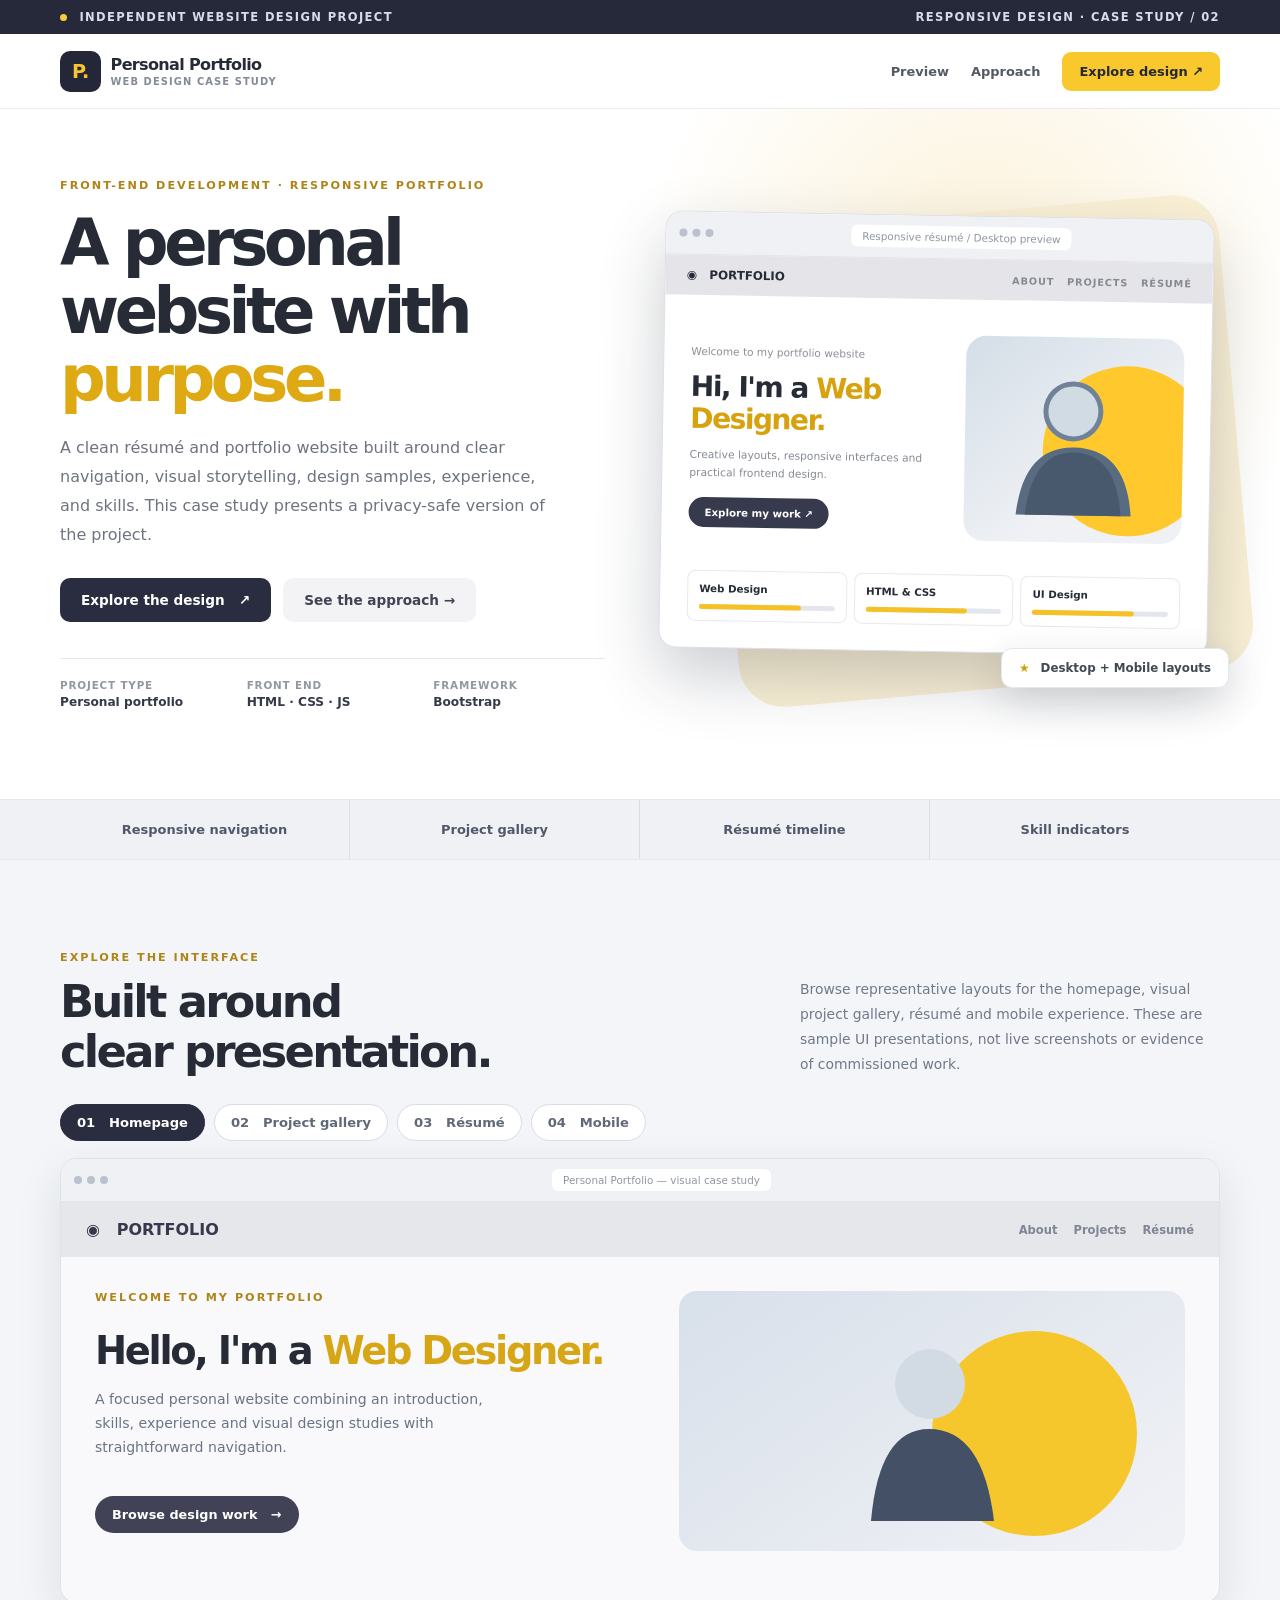
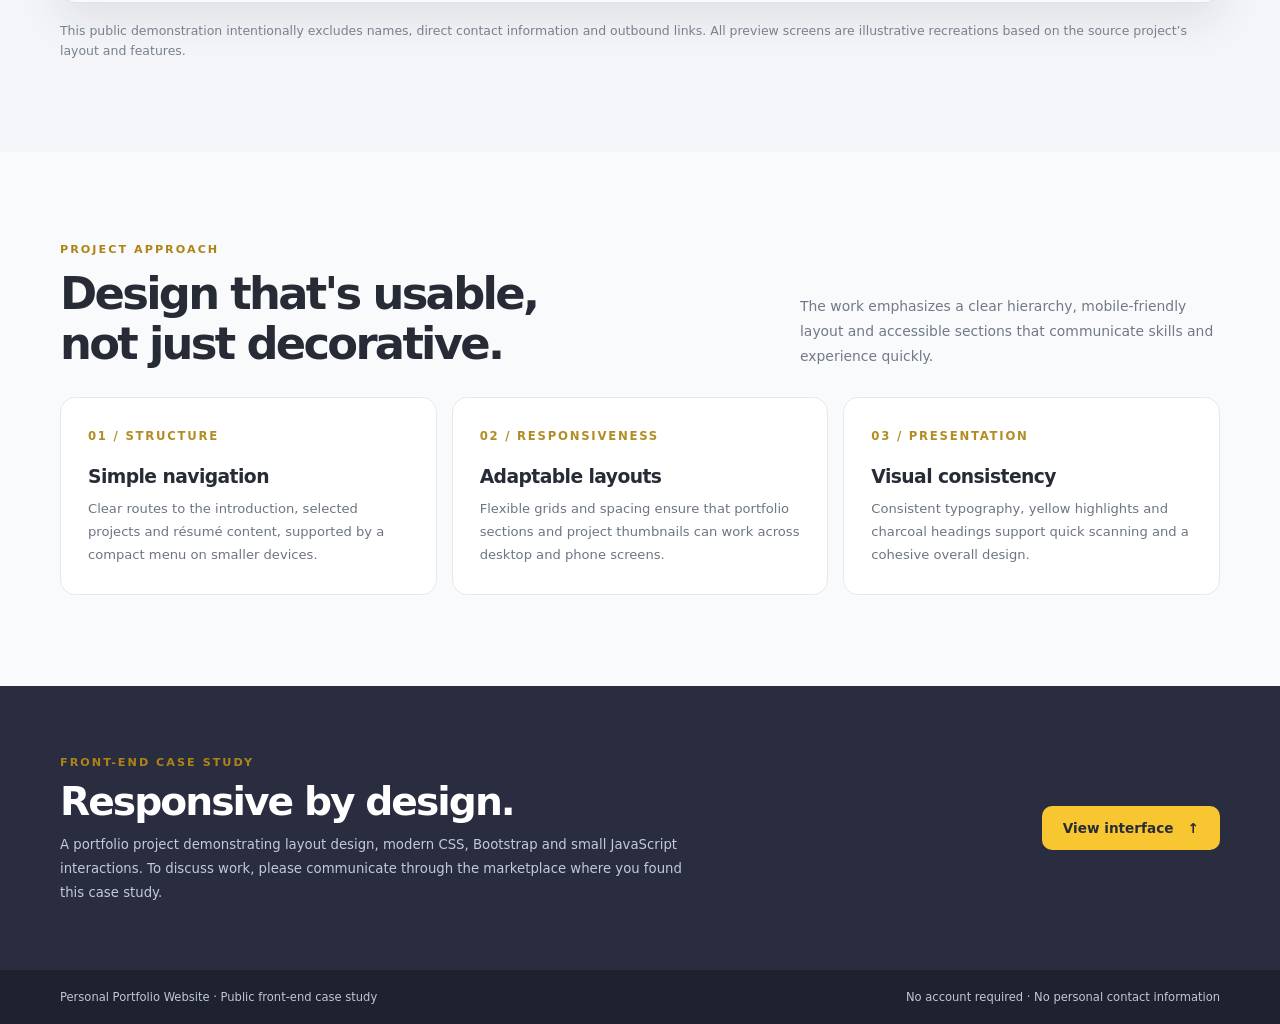
==== upwork-showcase.html @ 1818526b "Add contact-free responsive portfolio case study for public Upwork portfolio" ====
<!doctype html>
<html lang="en">
<head>
<meta charset="utf-8"><meta name="viewport" content="width=device-width,initial-scale=1">
<meta name="theme-color" content="#202435">
<meta name="description" content="Responsive personal portfolio website case study featuring HTML, CSS, JavaScript and Bootstrap layouts. Public, login-free preview without personal contact details.">
<title>Personal Portfolio Website | Front-End Design Case Study</title>
<style>
:root{font-family:Inter,system-ui,-apple-system,"Segoe UI",sans-serif;color:#262b36;background:#f9fafc;--gold:#f9c42e;--ink:#242737;--muted:#6f7583;--border:#e5e8ee}*{box-sizing:border-box}html{scroll-behavior:smooth}body{margin:0}a{text-decoration:none;color:inherit}button{font:inherit;cursor:pointer}button:focus-visible,a:focus-visible{outline:3px solid var(--gold);outline-offset:4px}.container{width:min(1160px,calc(100% - 42px));margin:auto}.top{background:#252939;color:#d8dcea;padding:10px 0;font-size:.72rem;font-weight:800;letter-spacing:.12em;text-transform:uppercase}.top .container{display:flex;justify-content:space-between;gap:20px}.top i{display:inline-block;width:7px;height:7px;border-radius:50%;background:#f7cb3a;margin-right:7px}.header{background:#fff;border-bottom:1px solid #ececf0}.nav{display:flex;justify-content:space-between;align-items:center;gap:18px;min-height:74px}.logo{display:flex;align-items:center;gap:10px;font-weight:900;letter-spacing:-.04em}.logo strong{background:var(--ink);color:var(--gold);border-radius:10px;padding:9px 12px;font-size:1.2rem}.logo small{font-size:.62rem;letter-spacing:.11em;display:block;color:#858b96;margin-top:2px}.menu{display:flex;align-items:center;gap:22px}.menu a{font-size:.81rem;color:#545a64;font-weight:750}.menu a:last-child{background:#f9c82d;border-radius:9px;padding:12px 17px;color:#252735}.menu a:hover{color:#b08a10}
.eyebrow{font-size:.7rem;letter-spacing:.18em;text-transform:uppercase;color:#af8416;font-weight:880}.hero{background:radial-gradient(circle at 77% 25%,#fcf2d9 0,transparent 31%),#fff;overflow:hidden}.hero .container{display:grid;grid-template-columns:.98fr 1.02fr;gap:48px;align-items:center;padding-top:70px;padding-bottom:90px}.hero h1{font-size:clamp(3rem,5vw,5.05rem);line-height:1.06;letter-spacing:-.07em;margin:18px 0 21px;font-weight:900}.hero h1 span{color:#dfa913}.hero p{color:#6d737f;line-height:1.8;font-size:1rem;max-width:510px;margin:0}.actions{display:flex;gap:12px;align-items:center;flex-wrap:wrap;margin-top:28px}.btn{display:inline-block;border:0;background:#2a2d40;color:#fff;padding:14px 21px;border-radius:10px;font-size:.85rem;font-weight:850}.btn:hover{background:#424459}.btn-outline{background:#f3f3f6;color:#3f4353}.facts{display:grid;grid-template-columns:repeat(3,1fr);gap:15px;border-top:1px solid #e7e8eb;margin-top:36px;padding-top:20px}.facts small{display:block;color:#9298a2;font-size:.65rem;text-transform:uppercase;font-weight:800;letter-spacing:.08em}.facts b{font-size:.76rem;display:block;margin-top:4px;color:#353a49}
.hero-preview{position:relative;padding:22px 9px 42px}.hero-preview:before{content:"";position:absolute;inset:4% -3% 1% 12%;border-radius:45px;background:#faf0d5;transform:rotate(-5deg)}.desktop{position:relative;background:#fff;box-shadow:0 28px 65px #1a223539;border-radius:17px;overflow:hidden;border:1px solid #dce0e8;transform:rotate(1deg)}.bar{background:#eff1f5;border-bottom:1px solid #e1e5eb;padding:10px 13px;display:flex;align-items:center;gap:9px}.dots{display:flex;gap:5px}.dots i{width:8px;height:8px;border-radius:50%;background:#bcc2cd}.address{max-width:70%;margin:auto;text-align:center;background:#fff;padding:5px 11px;color:#8f95a0;border-radius:6px;font-size:.65rem}.sitebar{background:#e5e5e9;padding:13px 21px;display:flex;justify-content:space-between;align-items:center;color:#272b38;font-size:.74rem;font-weight:850}.sitebar span{color:#858a92;font-size:.61rem;letter-spacing:.09em}.sitehero{display:grid;grid-template-columns:1.1fr .9fr;gap:8px;padding:36px 27px 29px;align-items:center}.sitehero small{font-size:.66rem;color:#8b8e98}.sitehero h3{font-size:clamp(1.24rem,2.2vw,1.95rem);letter-spacing:-.055em;margin:12px 0 11px;line-height:1.14}.sitehero h3 em{color:#d7a20e;font-style:normal}.sitehero p{font-size:.67rem;color:#858a93;line-height:1.65}.sitehero b{display:inline-block;margin-top:15px;background:#37394c;color:#fff;border-radius:20px;padding:9px 16px;font-size:.64rem}.portrait{height:205px;background:linear-gradient(140deg,#d4dee7,#eff1f5 65%);border-radius:20px;position:relative;display:grid;place-items:center;overflow:hidden}.portrait:before{content:"";position:absolute;width:170px;height:170px;border-radius:50%;background:#ffc92e;top:28px;right:-30px}.portrait svg{position:relative;z-index:1}.skills-preview{display:grid;grid-template-columns:repeat(3,1fr);gap:7px;padding:5px 27px 26px}.skill{border:1px solid #e7e9ef;border-radius:8px;padding:11px}.skill b{display:block;font-size:.64rem}.skill i{display:block;width:100%;height:5px;background:#e3e6ec;border-radius:8px;margin-top:10px}.skill i:after{content:"";display:block;height:5px;width:75%;background:#f5c124;border-radius:8px}
.floating{position:absolute;bottom:6px;right:-9px;background:#fff;padding:12px 17px;border:1px solid #e5e8ed;box-shadow:0 13px 38px #1d243628;border-radius:11px;font-size:.74rem;font-weight:850;z-index:2;color:#424953}.floating i{font-style:normal;color:#d0a007;margin-right:7px}
.stripe{background:#f0f1f5;border-block:1px solid #e7e8ee}.stripe .container{display:grid;grid-template-columns:repeat(4,1fr)}.stripe span{padding:22px;text-align:center;border-right:1px solid #dadde5;font-size:.81rem;font-weight:820;color:#51586a}.stripe span:last-child{border:0}.section{padding:91px 0}.section-head{display:flex;justify-content:space-between;gap:30px;align-items:end;margin-bottom:27px}.section-head h2{font-size:clamp(2rem,3.5vw,3.1rem);letter-spacing:-.06em;line-height:1.12;margin:13px 0 0}.section-head p{max-width:420px;color:#707987;font-size:.87rem;line-height:1.8;margin:0}.design{background:#f3f5f8}.tabs{display:flex;gap:9px;flex-wrap:wrap;margin-bottom:17px}.tabs button{border:1px solid #d9dce4;border-radius:999px;padding:10px 16px;background:#fff;color:#616978;font-weight:810;font-size:.82rem}.tabs button[aria-selected=true]{background:#2a2c40;color:#fff;border-color:#2a2c40}.browser{border:1px solid #dfe2e9;border-radius:17px;overflow:hidden;background:#fff;box-shadow:0 15px 45px #1d25301a}.screen{background:#f9f9fb;min-height:400px}.screen[hidden]{display:none!important}.demo-top{background:#e6e7eb;padding:18px 25px;display:flex;justify-content:space-between;align-items:center;font-weight:860;color:#37384c}.demo-top small{color:#818696;font-size:.72rem}.demo-grid{padding:34px;display:grid;grid-template-columns:1.05fr .95fr;gap:24px}.demo-hello{font-weight:850;letter-spacing:-.06em;font-size:clamp(1.9rem,3vw,3rem);line-height:1.14;margin-top:25px}.demo-hello em{color:#d7a616;font-style:normal}.demo-muted{color:#697384;font-size:.88rem;line-height:1.7;margin-top:15px;max-width:430px}.demo-cta{display:inline-block;color:#fff;background:#414256;padding:11px 17px;border-radius:999px;font-size:.8rem;font-weight:800;margin-top:22px}.demo-picture{border-radius:18px;background:linear-gradient(145deg,#d8e0ea,#f1f2f6);min-height:260px;display:grid;place-items:center;position:relative;overflow:hidden}.demo-picture:before{content:"";position:absolute;width:205px;height:205px;background:#f6c72c;border-radius:50%;top:40px;left:50%}.demo-picture svg{position:relative;z-index:1}.gallery{display:grid;grid-template-columns:repeat(3,1fr);gap:15px;padding:25px}.gallery-item{background:#fff;border:1px solid #e4e7ed;border-radius:12px;overflow:hidden}.gallery-art{height:145px;background:linear-gradient(125deg,#b6c5d6,#edf0f6);display:flex;align-items:center;justify-content:center}.gallery-art.gold{background:linear-gradient(125deg,#e7c563,#fcf0c5)}.gallery-art.blue{background:linear-gradient(125deg,#b3cbe0,#eef2f5)}.gallery-art span{font-size:2.6rem}.gallery-item b{display:block;padding:12px 13px;font-size:.78rem}.timeline{display:grid;grid-template-columns:1fr 1fr;gap:18px;padding:28px}.resume-card{background:#fff;border:1px solid #e3e7ec;border-radius:13px;padding:25px}.resume-card h3{margin:0 0 16px;font-size:1.2rem}.entry{padding:13px 0;border-top:1px solid #ebedf1}.entry small{font-size:.7rem;color:#a57c16;font-weight:840}.entry b{display:block;font-size:.88rem;margin-top:4px}.entry p{color:#78828b;font-size:.75rem;line-height:1.5;margin:5px 0 0}.phone-stage{min-height:460px;background:#e9eefa;display:grid;place-items:center;padding:25px}.phone{width:290px;max-width:100%;background:#fff;border:8px solid #303447;border-radius:29px;overflow:hidden;box-shadow:0 20px 42px #19233a45}.phone .sitebar{padding:16px}.phone-content{padding:21px 16px}.phone-content h3{font-size:1.65rem;letter-spacing:-.06em;line-height:1.1}.phone-content h3 em{font-style:normal;color:#d5a20e}.phone-content p{color:#737f90;font-size:.75rem;line-height:1.5}.phone-content .tiny{background:#fff;border:1px solid #eaecf1;border-radius:10px;padding:12px;margin-top:10px;font-size:.78rem;font-weight:780}.tiny .meter{height:5px;background:#e4e6ee;border-radius:6px;margin-top:9px}.tiny .meter i{display:block;width:78%;height:5px;background:#f5c521;border-radius:6px}.footnote{font-size:.78rem;color:#78818e;line-height:1.6;margin:18px 0 0}
.cards{display:grid;grid-template-columns:repeat(3,1fr);gap:15px;margin-top:28px}.feature{background:#fff;border:1px solid #e6e8ed;padding:27px;border-radius:15px}.feature .n{color:#b28d24;letter-spacing:.15em;font-size:.73rem;font-weight:900}.feature h3{letter-spacing:-.03em;margin:22px 0 11px}.feature p{color:#6d7583;line-height:1.75;font-size:.82rem;margin:0}.bottom{background:#292d3f;color:#fff;padding:65px 0}.bottom .container{display:flex;justify-content:space-between;align-items:center;gap:20px}.bottom h2{font-size:2.45rem;margin:9px 0;letter-spacing:-.05em}.bottom p{color:#c4cada;font-size:.83rem;line-height:1.8;max-width:650px;margin:0}.bottom .btn{background:#f7c631;color:#292b36;white-space:nowrap}.footer{padding:20px 0;background:#1e2230;color:#c1c6d1;font-size:.72rem}.footer .container{display:flex;justify-content:space-between;gap:20px;flex-wrap:wrap}
@media(max-width:940px){.hero .container{gap:20px}.sitehero{padding:20px 15px}.portrait{height:170px}.hero h1{font-size:3.5rem}.menu{gap:12px}.stripe span{padding:19px 8px}.section{padding:65px 0}}
@media(max-width:730px){.container{width:min(100% - 32px,1160px)}.hero .container{grid-template-columns:1fr;padding-top:48px;padding-bottom:65px}.hero h1{font-size:3.7rem;max-width:580px}.hero-preview{max-width:620px}.top span:last-child{display:none}.menu a:not(:last-child){display:none}.section-head{align-items:start;flex-direction:column;gap:13px}.stripe .container{grid-template-columns:repeat(2,1fr)}.stripe span:nth-child(2){border:0}.stripe span:nth-child(-n+2){border-bottom:1px solid #dce0e6}.demo-grid{grid-template-columns:1fr}.demo-picture{min-height:210px}.cards{grid-template-columns:1fr}.bottom .container{align-items:start;flex-direction:column}.bottom h2{font-size:2rem}}
@media(max-width:480px){.top{font-size:.58rem}.nav{min-height:65px}.logo{font-size:.88rem}.logo strong{padding:8px}.menu a:last-child{padding:10px;font-size:.72rem}.hero h1{font-size:clamp(2.75rem,11vw,3.5rem)}.hero .container{padding-top:34px}.sitehero{padding:15px 11px;gap:5px}.sitehero h3{font-size:1.14rem}.sitehero p{font-size:.59rem}.sitehero b{padding:7px;font-size:.57rem}.portrait{height:140px}.facts{gap:7px}.facts b{font-size:.65rem}.facts small{font-size:.56rem}.gallery{grid-template-columns:1fr;padding:14px}.gallery-art{height:125px}.timeline{grid-template-columns:1fr;padding:14px}.demo-grid{padding:18px}.demo-hello{font-size:2rem}.tabs button{font-size:.71rem;padding:9px 10px}.floating{right:0;font-size:.65rem}.bar .address{font-size:.55rem}.section{padding:55px 0}}
@media(prefers-reduced-motion:reduce){html{scroll-behavior:auto}}
</style>
</head>
<body>
<div class="top"><div class="container"><span><i></i> Independent website design project</span><span>Responsive design · Case study / 02</span></div></div>
<header class="header"><nav class="container nav" aria-label="Portfolio navigation"><a class="logo" href="#top"><strong>P.</strong><span>Personal Portfolio<small>WEB DESIGN CASE STUDY</small></span></a><div class="menu"><a href="#demo">Preview</a><a href="#approach">Approach</a><a href="#demo">Explore design ↗</a></div></nav></header>
<main id="top">
<section class="hero"><div class="container"><div><div class="eyebrow">Front-end development · Responsive portfolio</div><h1>A personal website with <span>purpose.</span></h1><p>A clean résumé and portfolio website built around clear navigation, visual storytelling, design samples, experience, and skills. This case study presents a privacy-safe version of the project.</p><div class="actions"><a class="btn" href="#demo">Explore the design &nbsp; ↗</a><a class="btn btn-outline" href="#approach">See the approach →</a></div><div class="facts"><div><small>Project type</small><b>Personal portfolio</b></div><div><small>Front end</small><b>HTML · CSS · JS</b></div><div><small>Framework</small><b>Bootstrap</b></div></div></div>
<div class="hero-preview" aria-label="Illustrative layout preview of the personal résumé website"><div class="desktop"><div class="bar"><div class="dots"><i></i><i></i><i></i></div><div class="address">Responsive résumé / Desktop preview</div></div><div class="sitebar"><strong>◉ &nbsp; PORTFOLIO</strong><span>ABOUT &nbsp; PROJECTS &nbsp; RÉSUMÉ</span></div><div class="sitehero"><div><small>Welcome to my portfolio website</small><h3>Hi, I'm a <em>Web Designer.</em></h3><p>Creative layouts, responsive interfaces and practical frontend design.</p><b>Explore my work ↗</b></div><div class="portrait"><svg width="156" height="158" viewBox="0 0 156 158" aria-hidden="true"><circle cx="77" cy="50" r="30" fill="#708298"/><path d="M21 154q7-68 57-68 53 0 58 68" fill="#596b81"/><circle cx="77" cy="50" r="25" fill="#d1dbe4"/><path d="M30 154q7-63 48-63 43 0 48 63" fill="#48596e"/></svg></div></div><div class="skills-preview"><div class="skill"><b>Web Design</b><i></i></div><div class="skill"><b>HTML &amp; CSS</b><i></i></div><div class="skill"><b>UI Design</b><i></i></div></div></div><div class="floating"><i>★</i> Desktop + Mobile layouts</div></div></div></section>
<section class="stripe"><div class="container"><span>Responsive navigation</span><span>Project gallery</span><span>Résumé timeline</span><span>Skill indicators</span></div></section>
<section class="section design" id="demo"><div class="container"><div class="section-head"><div><div class="eyebrow">Explore the interface</div><h2>Built around<br>clear presentation.</h2></div><p>Browse representative layouts for the homepage, visual project gallery, résumé and mobile experience. These are sample UI presentations, not live screenshots or evidence of commissioned work.</p></div><div class="tabs" role="tablist" aria-label="Select design preview"><button role="tab" aria-selected="true" data-tab="home">01 &nbsp; Homepage</button><button role="tab" aria-selected="false" data-tab="gallery">02 &nbsp; Project gallery</button><button role="tab" aria-selected="false" data-tab="resume">03 &nbsp; Résumé</button><button role="tab" aria-selected="false" data-tab="mobile">04 &nbsp; Mobile</button></div>
<div class="browser"><div class="bar"><div class="dots"><i></i><i></i><i></i></div><div class="address">Personal Portfolio — visual case study</div></div>
<section class="screen" data-screen="home"><div class="demo-top">◉ &nbsp; PORTFOLIO <small>About &nbsp;&nbsp; Projects &nbsp;&nbsp; Résumé</small></div><div class="demo-grid"><div><div class="eyebrow">Welcome to my portfolio</div><div class="demo-hello">Hello, I'm a <em>Web Designer.</em></div><p class="demo-muted">A focused personal website combining an introduction, skills, experience and visual design studies with straightforward navigation.</p><span class="demo-cta">Browse design work &nbsp; →</span></div><div class="demo-picture"><svg width="170" height="200" viewBox="0 0 170 200" aria-hidden="true"><circle cx="83" cy="63" r="35" fill="#d2dae3"/><path d="M24 200q8-92 58-92 54 0 65 92" fill="#445065"/></svg></div></div></section>
<section class="screen" data-screen="gallery" hidden><div class="demo-top">◉ &nbsp; PORTFOLIO <small>Selected visual studies</small></div><div class="gallery"><div class="gallery-item"><div class="gallery-art"><span>▣</span></div><b>Design sample 01</b></div><div class="gallery-item"><div class="gallery-art gold"><span>✦</span></div><b>Design sample 02</b></div><div class="gallery-item"><div class="gallery-art blue"><span>◩</span></div><b>Design sample 03</b></div></div><div class="gallery"><div class="gallery-item"><div class="gallery-art blue"><span>▦</span></div><b>Design sample 04</b></div><div class="gallery-item"><div class="gallery-art gold"><span>◉</span></div><b>Design sample 05</b></div><div class="gallery-item"><div class="gallery-art"><span>◇</span></div><b>Responsive gallery grid</b></div></div></section>
<section class="screen" data-screen="resume" hidden><div class="demo-top">◉ &nbsp; PORTFOLIO <small>Skills &amp; background</small></div><div class="timeline"><div class="resume-card"><h3>Experience layout</h3><div class="entry"><small>EXPERIENCE</small><b>Web &amp; UI design</b><p>Cards with clear headings, dates and concise descriptions.</p></div><div class="entry"><small>EXPERIENCE</small><b>Photo &amp; video editing</b><p>Consistent typography and easy-to-scan timelines.</p></div></div><div class="resume-card"><h3>Skills display</h3><div class="entry"><small>DESIGN</small><b>Web Design</b><p>Progress-style visual indicators.</p></div><div class="entry"><small>DEVELOPMENT</small><b>HTML, CSS &amp; JavaScript</b><p>Mobile-friendly organization of key skills.</p></div></div></div></section>
<section class="screen phone-stage" data-screen="mobile" hidden><div class="phone"><div class="sitebar"><b>◉ &nbsp; PORTFOLIO</b><span>☰</span></div><div class="phone-content"><small class="eyebrow">Responsive design</small><h3>Hi, I'm a <em>Web Designer.</em></h3><p>Clean, easy-to-read layouts for small screens.</p><span class="demo-cta">Explore →</span><div class="tiny">Web Design<div class="meter"><i></i></div></div><div class="tiny">HTML &amp; CSS<div class="meter"><i></i></div></div><div class="tiny">Visual Content<div class="meter"><i></i></div></div></div></div></section>
</div><p class="footnote">This public demonstration intentionally excludes names, direct contact information and outbound links. All preview screens are illustrative recreations based on the source project’s layout and features.</p></div></section>
<section class="section" id="approach"><div class="container"><div class="section-head"><div><div class="eyebrow">Project approach</div><h2>Design that's usable,<br>not just decorative.</h2></div><p>The work emphasizes a clear hierarchy, mobile-friendly layout and accessible sections that communicate skills and experience quickly.</p></div><div class="cards"><div class="feature"><span class="n">01 / STRUCTURE</span><h3>Simple navigation</h3><p>Clear routes to the introduction, selected projects and résumé content, supported by a compact menu on smaller devices.</p></div><div class="feature"><span class="n">02 / RESPONSIVENESS</span><h3>Adaptable layouts</h3><p>Flexible grids and spacing ensure that portfolio sections and project thumbnails can work across desktop and phone screens.</p></div><div class="feature"><span class="n">03 / PRESENTATION</span><h3>Visual consistency</h3><p>Consistent typography, yellow highlights and charcoal headings support quick scanning and a cohesive overall design.</p></div></div></div></section>
<section class="bottom"><div class="container"><div><span class="eyebrow">Front-end case study</span><h2>Responsive by design.</h2><p>A portfolio project demonstrating layout design, modern CSS, Bootstrap and small JavaScript interactions. To discuss work, please communicate through the marketplace where you found this case study.</p></div><a href="#demo" class="btn">View interface &nbsp; ↑</a></div></section>
</main>
<footer class="footer"><div class="container"><span>Personal Portfolio Website · Public front-end case study</span><span>No account required · No personal contact information</span></div></footer>
<script>
(()=>{const tabs=[...document.querySelectorAll('[data-tab]')];const screens=[...document.querySelectorAll('[data-screen]')];function select(name){if(!tabs.some(t=>t.dataset.tab===name))return;tabs.forEach(t=>t.setAttribute('aria-selected',String(t.dataset.tab===name)));screens.forEach(s=>s.hidden=s.dataset.screen!==name);}tabs.forEach(t=>t.addEventListener('click',()=>{select(t.dataset.tab);history.replaceState(null,'','#'+t.dataset.tab)}));const hash=location.hash.substring(1);if(['home','gallery','resume','mobile'].includes(hash))select(hash);})();
</script>
</body>
</html>
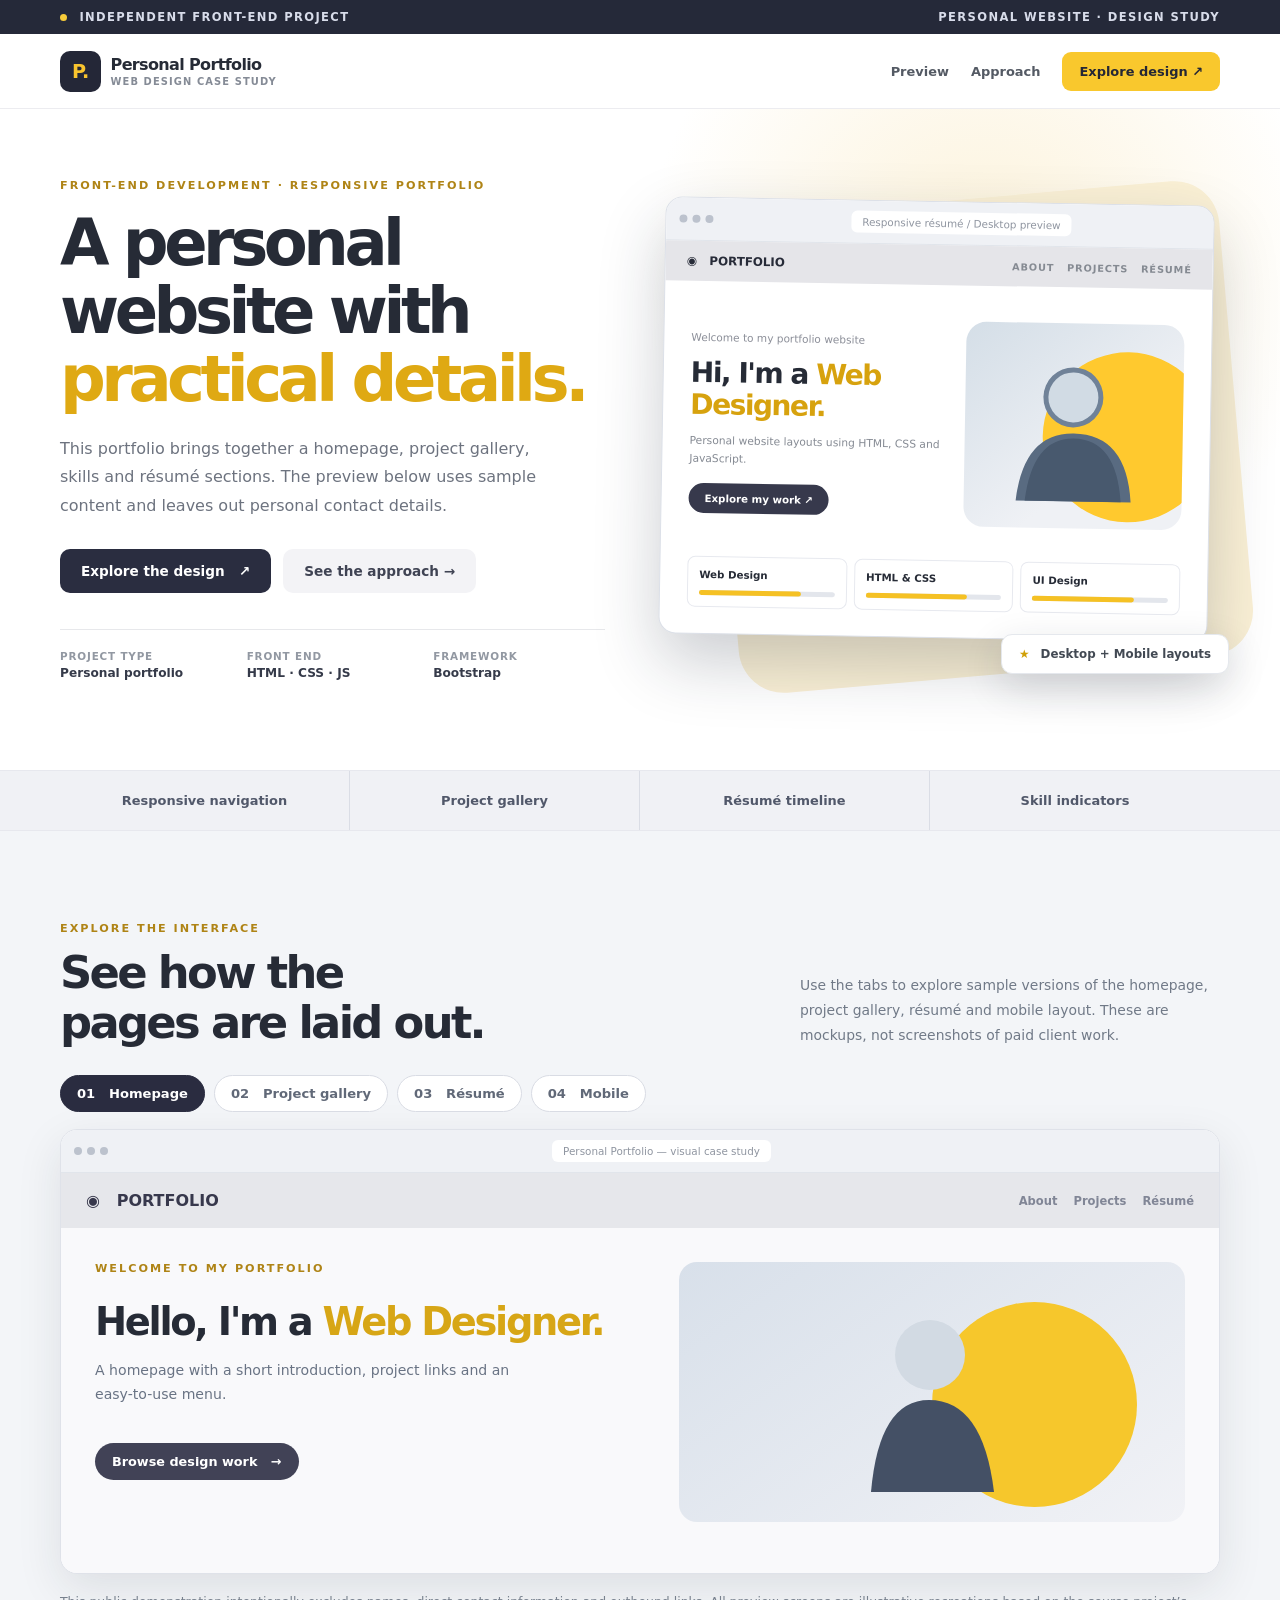
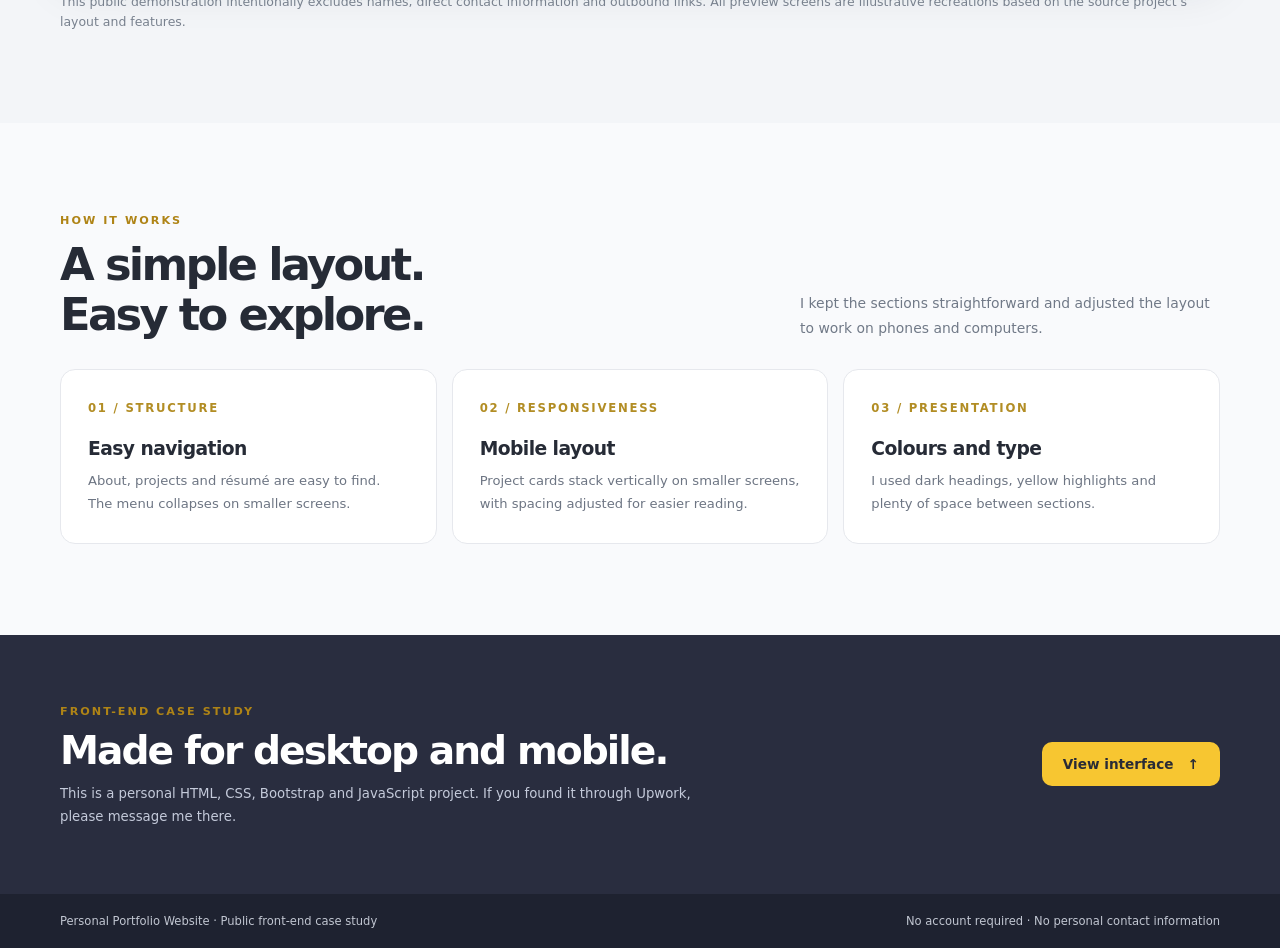
==== commit 1d8886ad: "Replace generic showcase language with direct descriptions of the actual design" ====
--- a/upwork-showcase.html
+++ b/upwork-showcase.html
@@ -19,25 +19,25 @@
 </style>
 </head>
 <body>
-<div class="top"><div class="container"><span><i></i> Independent website design project</span><span>Responsive design · Case study / 02</span></div></div>
+<div class="top"><div class="container"><span><i></i> Independent front-end project</span><span>Personal website · Design study</span></div></div>
 <header class="header"><nav class="container nav" aria-label="Portfolio navigation"><a class="logo" href="#top"><strong>P.</strong><span>Personal Portfolio<small>WEB DESIGN CASE STUDY</small></span></a><div class="menu"><a href="#demo">Preview</a><a href="#approach">Approach</a><a href="#demo">Explore design ↗</a></div></nav></header>
 <main id="top">
-<section class="hero"><div class="container"><div><div class="eyebrow">Front-end development · Responsive portfolio</div><h1>A personal website with <span>purpose.</span></h1><p>A clean résumé and portfolio website built around clear navigation, visual storytelling, design samples, experience, and skills. This case study presents a privacy-safe version of the project.</p><div class="actions"><a class="btn" href="#demo">Explore the design &nbsp; ↗</a><a class="btn btn-outline" href="#approach">See the approach →</a></div><div class="facts"><div><small>Project type</small><b>Personal portfolio</b></div><div><small>Front end</small><b>HTML · CSS · JS</b></div><div><small>Framework</small><b>Bootstrap</b></div></div></div>
-<div class="hero-preview" aria-label="Illustrative layout preview of the personal résumé website"><div class="desktop"><div class="bar"><div class="dots"><i></i><i></i><i></i></div><div class="address">Responsive résumé / Desktop preview</div></div><div class="sitebar"><strong>◉ &nbsp; PORTFOLIO</strong><span>ABOUT &nbsp; PROJECTS &nbsp; RÉSUMÉ</span></div><div class="sitehero"><div><small>Welcome to my portfolio website</small><h3>Hi, I'm a <em>Web Designer.</em></h3><p>Creative layouts, responsive interfaces and practical frontend design.</p><b>Explore my work ↗</b></div><div class="portrait"><svg width="156" height="158" viewBox="0 0 156 158" aria-hidden="true"><circle cx="77" cy="50" r="30" fill="#708298"/><path d="M21 154q7-68 57-68 53 0 58 68" fill="#596b81"/><circle cx="77" cy="50" r="25" fill="#d1dbe4"/><path d="M30 154q7-63 48-63 43 0 48 63" fill="#48596e"/></svg></div></div><div class="skills-preview"><div class="skill"><b>Web Design</b><i></i></div><div class="skill"><b>HTML &amp; CSS</b><i></i></div><div class="skill"><b>UI Design</b><i></i></div></div></div><div class="floating"><i>★</i> Desktop + Mobile layouts</div></div></div></section>
+<section class="hero"><div class="container"><div><div class="eyebrow">Front-end development · Responsive portfolio</div><h1>A personal website with <span>practical details.</span></h1><p>This portfolio brings together a homepage, project gallery, skills and résumé sections. The preview below uses sample content and leaves out personal contact details.</p><div class="actions"><a class="btn" href="#demo">Explore the design &nbsp; ↗</a><a class="btn btn-outline" href="#approach">See the approach →</a></div><div class="facts"><div><small>Project type</small><b>Personal portfolio</b></div><div><small>Front end</small><b>HTML · CSS · JS</b></div><div><small>Framework</small><b>Bootstrap</b></div></div></div>
+<div class="hero-preview" aria-label="Illustrative layout preview of the personal résumé website"><div class="desktop"><div class="bar"><div class="dots"><i></i><i></i><i></i></div><div class="address">Responsive résumé / Desktop preview</div></div><div class="sitebar"><strong>◉ &nbsp; PORTFOLIO</strong><span>ABOUT &nbsp; PROJECTS &nbsp; RÉSUMÉ</span></div><div class="sitehero"><div><small>Welcome to my portfolio website</small><h3>Hi, I'm a <em>Web Designer.</em></h3><p>Personal website layouts using HTML, CSS and JavaScript.</p><b>Explore my work ↗</b></div><div class="portrait"><svg width="156" height="158" viewBox="0 0 156 158" aria-hidden="true"><circle cx="77" cy="50" r="30" fill="#708298"/><path d="M21 154q7-68 57-68 53 0 58 68" fill="#596b81"/><circle cx="77" cy="50" r="25" fill="#d1dbe4"/><path d="M30 154q7-63 48-63 43 0 48 63" fill="#48596e"/></svg></div></div><div class="skills-preview"><div class="skill"><b>Web Design</b><i></i></div><div class="skill"><b>HTML &amp; CSS</b><i></i></div><div class="skill"><b>UI Design</b><i></i></div></div></div><div class="floating"><i>★</i> Desktop + Mobile layouts</div></div></div></section>
 <section class="stripe"><div class="container"><span>Responsive navigation</span><span>Project gallery</span><span>Résumé timeline</span><span>Skill indicators</span></div></section>
-<section class="section design" id="demo"><div class="container"><div class="section-head"><div><div class="eyebrow">Explore the interface</div><h2>Built around<br>clear presentation.</h2></div><p>Browse representative layouts for the homepage, visual project gallery, résumé and mobile experience. These are sample UI presentations, not live screenshots or evidence of commissioned work.</p></div><div class="tabs" role="tablist" aria-label="Select design preview"><button role="tab" aria-selected="true" data-tab="home">01 &nbsp; Homepage</button><button role="tab" aria-selected="false" data-tab="gallery">02 &nbsp; Project gallery</button><button role="tab" aria-selected="false" data-tab="resume">03 &nbsp; Résumé</button><button role="tab" aria-selected="false" data-tab="mobile">04 &nbsp; Mobile</button></div>
+<section class="section design" id="demo"><div class="container"><div class="section-head"><div><div class="eyebrow">Explore the interface</div><h2>See how the<br>pages are laid out.</h2></div><p>Use the tabs to explore sample versions of the homepage, project gallery, résumé and mobile layout. These are mockups, not screenshots of paid client work.</p></div><div class="tabs" role="tablist" aria-label="Select design preview"><button type="button" id="tab-home" role="tab" aria-selected="true" aria-controls="panel-home" tabindex="0" data-tab="home">01 &nbsp; Homepage</button><button type="button" id="tab-gallery" role="tab" aria-selected="false" aria-controls="panel-gallery" tabindex="-1" data-tab="gallery">02 &nbsp; Project gallery</button><button type="button" id="tab-resume" role="tab" aria-selected="false" aria-controls="panel-resume" tabindex="-1" data-tab="resume">03 &nbsp; Résumé</button><button type="button" id="tab-mobile" role="tab" aria-selected="false" aria-controls="panel-mobile" tabindex="-1" data-tab="mobile">04 &nbsp; Mobile</button></div>
 <div class="browser"><div class="bar"><div class="dots"><i></i><i></i><i></i></div><div class="address">Personal Portfolio — visual case study</div></div>
-<section class="screen" data-screen="home"><div class="demo-top">◉ &nbsp; PORTFOLIO <small>About &nbsp;&nbsp; Projects &nbsp;&nbsp; Résumé</small></div><div class="demo-grid"><div><div class="eyebrow">Welcome to my portfolio</div><div class="demo-hello">Hello, I'm a <em>Web Designer.</em></div><p class="demo-muted">A focused personal website combining an introduction, skills, experience and visual design studies with straightforward navigation.</p><span class="demo-cta">Browse design work &nbsp; →</span></div><div class="demo-picture"><svg width="170" height="200" viewBox="0 0 170 200" aria-hidden="true"><circle cx="83" cy="63" r="35" fill="#d2dae3"/><path d="M24 200q8-92 58-92 54 0 65 92" fill="#445065"/></svg></div></div></section>
-<section class="screen" data-screen="gallery" hidden><div class="demo-top">◉ &nbsp; PORTFOLIO <small>Selected visual studies</small></div><div class="gallery"><div class="gallery-item"><div class="gallery-art"><span>▣</span></div><b>Design sample 01</b></div><div class="gallery-item"><div class="gallery-art gold"><span>✦</span></div><b>Design sample 02</b></div><div class="gallery-item"><div class="gallery-art blue"><span>◩</span></div><b>Design sample 03</b></div></div><div class="gallery"><div class="gallery-item"><div class="gallery-art blue"><span>▦</span></div><b>Design sample 04</b></div><div class="gallery-item"><div class="gallery-art gold"><span>◉</span></div><b>Design sample 05</b></div><div class="gallery-item"><div class="gallery-art"><span>◇</span></div><b>Responsive gallery grid</b></div></div></section>
-<section class="screen" data-screen="resume" hidden><div class="demo-top">◉ &nbsp; PORTFOLIO <small>Skills &amp; background</small></div><div class="timeline"><div class="resume-card"><h3>Experience layout</h3><div class="entry"><small>EXPERIENCE</small><b>Web &amp; UI design</b><p>Cards with clear headings, dates and concise descriptions.</p></div><div class="entry"><small>EXPERIENCE</small><b>Photo &amp; video editing</b><p>Consistent typography and easy-to-scan timelines.</p></div></div><div class="resume-card"><h3>Skills display</h3><div class="entry"><small>DESIGN</small><b>Web Design</b><p>Progress-style visual indicators.</p></div><div class="entry"><small>DEVELOPMENT</small><b>HTML, CSS &amp; JavaScript</b><p>Mobile-friendly organization of key skills.</p></div></div></div></section>
-<section class="screen phone-stage" data-screen="mobile" hidden><div class="phone"><div class="sitebar"><b>◉ &nbsp; PORTFOLIO</b><span>☰</span></div><div class="phone-content"><small class="eyebrow">Responsive design</small><h3>Hi, I'm a <em>Web Designer.</em></h3><p>Clean, easy-to-read layouts for small screens.</p><span class="demo-cta">Explore →</span><div class="tiny">Web Design<div class="meter"><i></i></div></div><div class="tiny">HTML &amp; CSS<div class="meter"><i></i></div></div><div class="tiny">Visual Content<div class="meter"><i></i></div></div></div></div></section>
+<section id="panel-home" class="screen" role="tabpanel" aria-labelledby="tab-home" data-screen="home"><div class="demo-top">◉ &nbsp; PORTFOLIO <small>About &nbsp;&nbsp; Projects &nbsp;&nbsp; Résumé</small></div><div class="demo-grid"><div><div class="eyebrow">Welcome to my portfolio</div><div class="demo-hello">Hello, I'm a <em>Web Designer.</em></div><p class="demo-muted">A homepage with a short introduction, project links and an easy-to-use menu.</p><span class="demo-cta">Browse design work &nbsp; →</span></div><div class="demo-picture"><svg width="170" height="200" viewBox="0 0 170 200" aria-hidden="true"><circle cx="83" cy="63" r="35" fill="#d2dae3"/><path d="M24 200q8-92 58-92 54 0 65 92" fill="#445065"/></svg></div></div></section>
+<section id="panel-gallery" class="screen" role="tabpanel" aria-labelledby="tab-gallery" data-screen="gallery" hidden><div class="demo-top">◉ &nbsp; PORTFOLIO <small>Selected visual studies</small></div><div class="gallery"><div class="gallery-item"><div class="gallery-art"><span>▣</span></div><b>Design sample 01</b></div><div class="gallery-item"><div class="gallery-art gold"><span>✦</span></div><b>Design sample 02</b></div><div class="gallery-item"><div class="gallery-art blue"><span>◩</span></div><b>Design sample 03</b></div></div><div class="gallery"><div class="gallery-item"><div class="gallery-art blue"><span>▦</span></div><b>Design sample 04</b></div><div class="gallery-item"><div class="gallery-art gold"><span>◉</span></div><b>Design sample 05</b></div><div class="gallery-item"><div class="gallery-art"><span>◇</span></div><b>Responsive gallery grid</b></div></div></section>
+<section id="panel-resume" class="screen" role="tabpanel" aria-labelledby="tab-resume" data-screen="resume" hidden><div class="demo-top">◉ &nbsp; PORTFOLIO <small>Skills &amp; background</small></div><div class="timeline"><div class="resume-card"><h3>Experience layout</h3><div class="entry"><small>EXPERIENCE</small><b>Web &amp; UI design</b><p>Cards with clear headings, dates and concise descriptions.</p></div><div class="entry"><small>EXPERIENCE</small><b>Photo &amp; video editing</b><p>Consistent typography and easy-to-scan timelines.</p></div></div><div class="resume-card"><h3>Skills display</h3><div class="entry"><small>DESIGN</small><b>Web Design</b><p>Progress-style visual indicators.</p></div><div class="entry"><small>DEVELOPMENT</small><b>HTML, CSS &amp; JavaScript</b><p>Mobile-friendly organization of key skills.</p></div></div></div></section>
+<section id="panel-mobile" class="screen phone-stage" role="tabpanel" aria-labelledby="tab-mobile" data-screen="mobile" hidden><div class="phone"><div class="sitebar"><b>◉ &nbsp; PORTFOLIO</b><span>☰</span></div><div class="phone-content"><small class="eyebrow">Responsive design</small><h3>Hi, I'm a <em>Web Designer.</em></h3><p>Clean, easy-to-read layouts for small screens.</p><span class="demo-cta">Explore →</span><div class="tiny">Web Design<div class="meter"><i></i></div></div><div class="tiny">HTML &amp; CSS<div class="meter"><i></i></div></div><div class="tiny">Visual Content<div class="meter"><i></i></div></div></div></div></section>
 </div><p class="footnote">This public demonstration intentionally excludes names, direct contact information and outbound links. All preview screens are illustrative recreations based on the source project’s layout and features.</p></div></section>
-<section class="section" id="approach"><div class="container"><div class="section-head"><div><div class="eyebrow">Project approach</div><h2>Design that's usable,<br>not just decorative.</h2></div><p>The work emphasizes a clear hierarchy, mobile-friendly layout and accessible sections that communicate skills and experience quickly.</p></div><div class="cards"><div class="feature"><span class="n">01 / STRUCTURE</span><h3>Simple navigation</h3><p>Clear routes to the introduction, selected projects and résumé content, supported by a compact menu on smaller devices.</p></div><div class="feature"><span class="n">02 / RESPONSIVENESS</span><h3>Adaptable layouts</h3><p>Flexible grids and spacing ensure that portfolio sections and project thumbnails can work across desktop and phone screens.</p></div><div class="feature"><span class="n">03 / PRESENTATION</span><h3>Visual consistency</h3><p>Consistent typography, yellow highlights and charcoal headings support quick scanning and a cohesive overall design.</p></div></div></div></section>
-<section class="bottom"><div class="container"><div><span class="eyebrow">Front-end case study</span><h2>Responsive by design.</h2><p>A portfolio project demonstrating layout design, modern CSS, Bootstrap and small JavaScript interactions. To discuss work, please communicate through the marketplace where you found this case study.</p></div><a href="#demo" class="btn">View interface &nbsp; ↑</a></div></section>
+<section class="section" id="approach"><div class="container"><div class="section-head"><div><div class="eyebrow">How it works</div><h2>A simple layout.<br>Easy to explore.</h2></div><p>I kept the sections straightforward and adjusted the layout to work on phones and computers.</p></div><div class="cards"><div class="feature"><span class="n">01 / STRUCTURE</span><h3>Easy navigation</h3><p>About, projects and résumé are easy to find. The menu collapses on smaller screens.</p></div><div class="feature"><span class="n">02 / RESPONSIVENESS</span><h3>Mobile layout</h3><p>Project cards stack vertically on smaller screens, with spacing adjusted for easier reading.</p></div><div class="feature"><span class="n">03 / PRESENTATION</span><h3>Colours and type</h3><p>I used dark headings, yellow highlights and plenty of space between sections.</p></div></div></div></section>
+<section class="bottom"><div class="container"><div><span class="eyebrow">Front-end case study</span><h2>Made for desktop and mobile.</h2><p>This is a personal HTML, CSS, Bootstrap and JavaScript project. If you found it through Upwork, please message me there.</p></div><a href="#demo" class="btn">View interface &nbsp; ↑</a></div></section>
 </main>
 <footer class="footer"><div class="container"><span>Personal Portfolio Website · Public front-end case study</span><span>No account required · No personal contact information</span></div></footer>
 <script>
-(()=>{const tabs=[...document.querySelectorAll('[data-tab]')];const screens=[...document.querySelectorAll('[data-screen]')];function select(name){if(!tabs.some(t=>t.dataset.tab===name))return;tabs.forEach(t=>t.setAttribute('aria-selected',String(t.dataset.tab===name)));screens.forEach(s=>s.hidden=s.dataset.screen!==name);}tabs.forEach(t=>t.addEventListener('click',()=>{select(t.dataset.tab);history.replaceState(null,'','#'+t.dataset.tab)}));const hash=location.hash.substring(1);if(['home','gallery','resume','mobile'].includes(hash))select(hash);})();
+(()=>{const tabs=[...document.querySelectorAll('[data-tab]')];const screens=[...document.querySelectorAll('[data-screen]')];function select(name,updateHash=false){const selected=tabs.find(t=>t.dataset.tab===name);if(!selected)return;tabs.forEach(t=>{const active=t===selected;t.setAttribute('aria-selected',String(active));t.tabIndex=active?0:-1;});screens.forEach(s=>s.hidden=s.dataset.screen!==name);if(updateHash)history.replaceState(null,'','#'+name);}tabs.forEach((tab,index)=>{tab.addEventListener('click',()=>select(tab.dataset.tab,true));tab.addEventListener('keydown',event=>{let next=index;if(event.key==='ArrowRight')next=(index+1)%tabs.length;else if(event.key==='ArrowLeft')next=(index+tabs.length-1)%tabs.length;else if(event.key==='Home')next=0;else if(event.key==='End')next=tabs.length-1;else return;event.preventDefault();const target=tabs[next];select(target.dataset.tab,true);target.focus();});});const hash=location.hash.substring(1);if(['home','gallery','resume','mobile'].includes(hash))select(hash);})();
 </script>
 </body>
 </html>
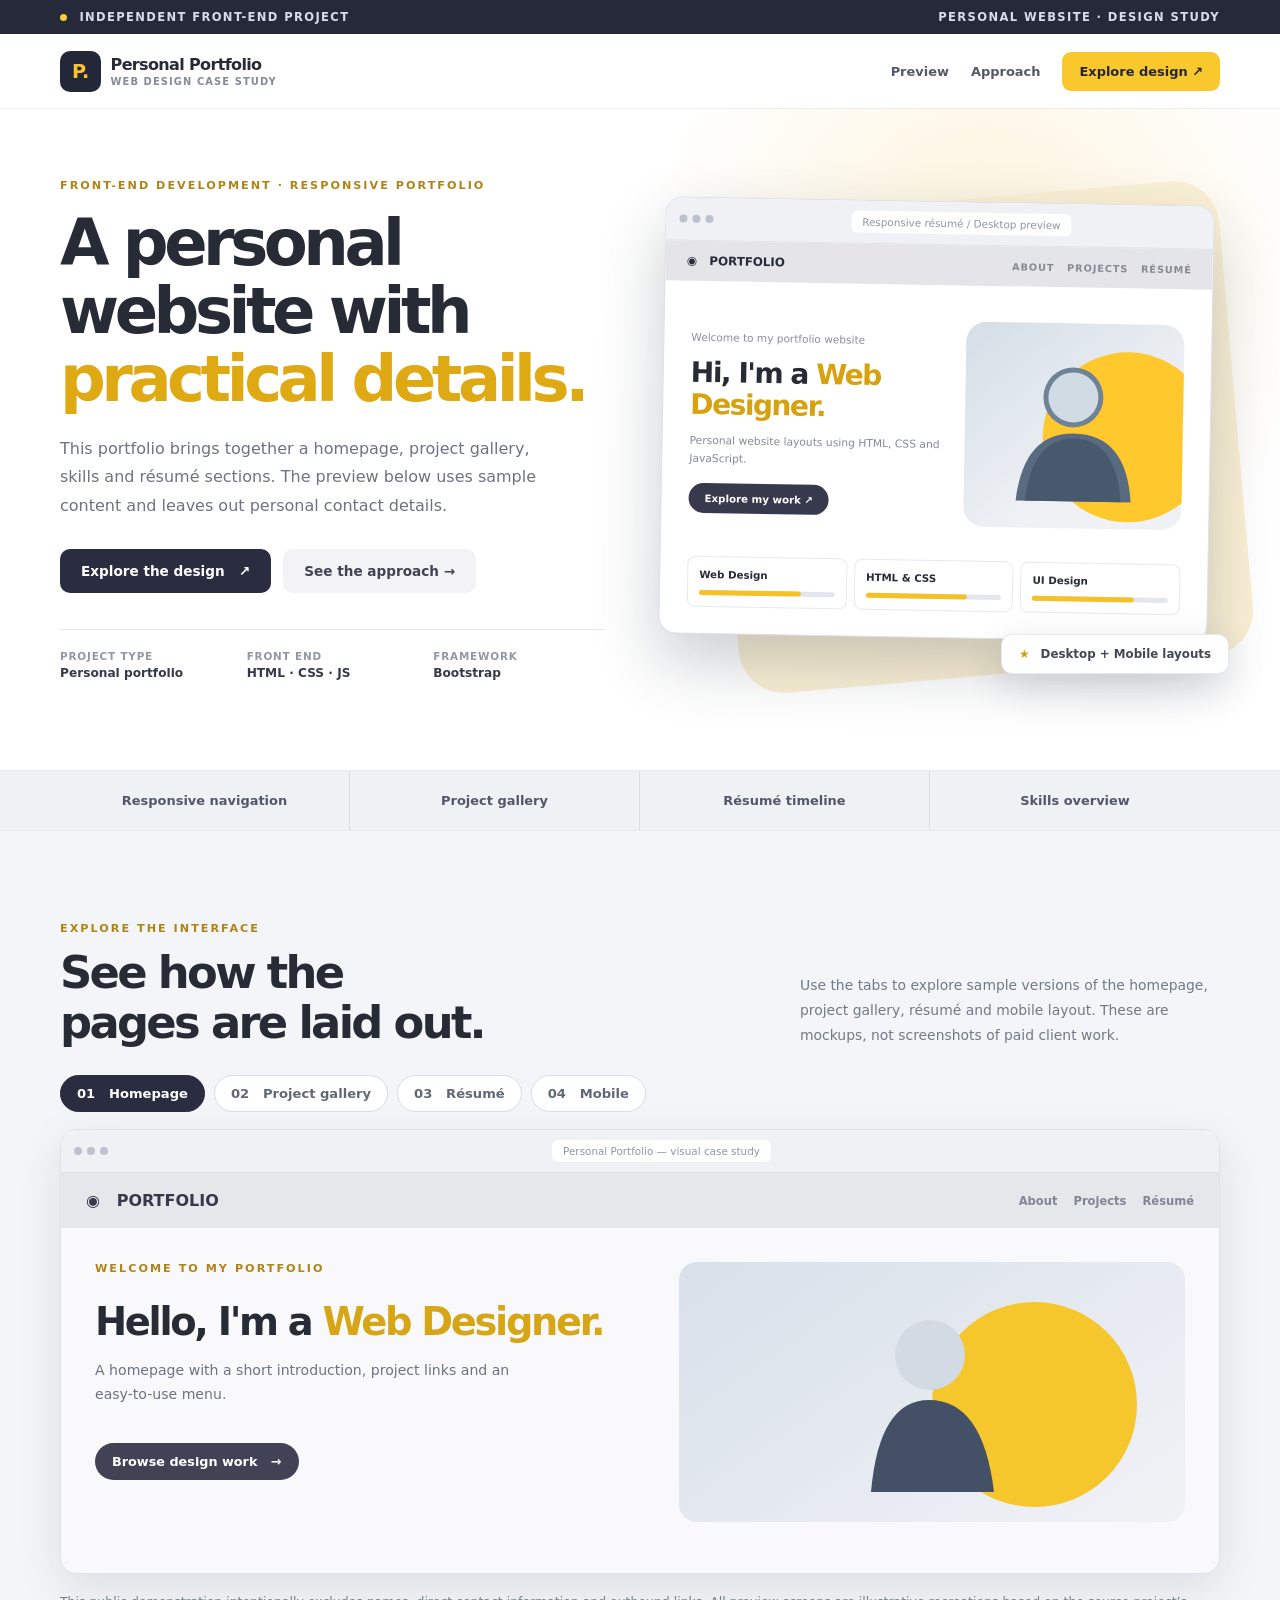
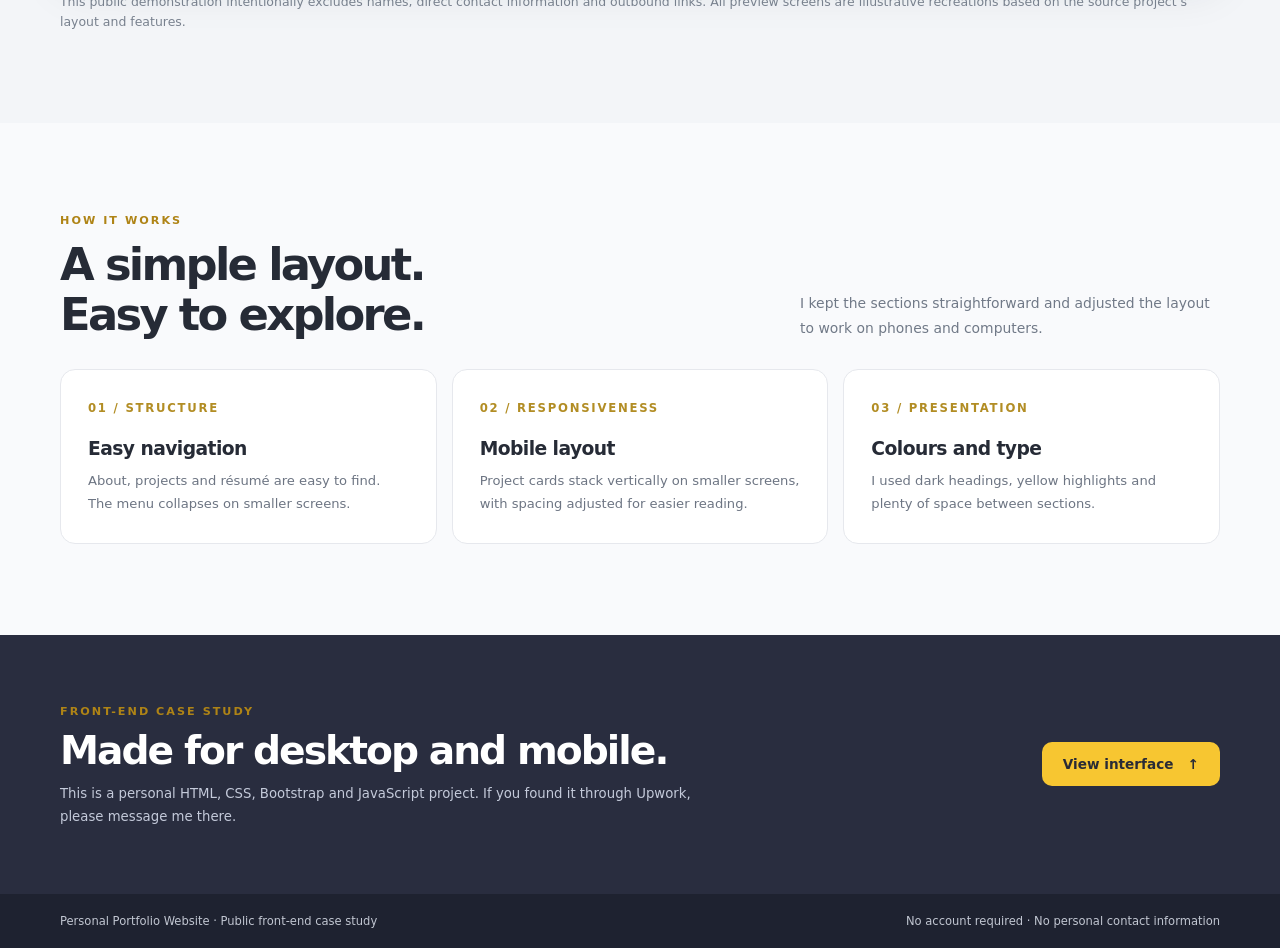
==== commit 2a0894df: "Align case-study preview text with current personal projects and skills" ====
--- a/upwork-showcase.html
+++ b/upwork-showcase.html
@@ -24,12 +24,12 @@
 <main id="top">
 <section class="hero"><div class="container"><div><div class="eyebrow">Front-end development · Responsive portfolio</div><h1>A personal website with <span>practical details.</span></h1><p>This portfolio brings together a homepage, project gallery, skills and résumé sections. The preview below uses sample content and leaves out personal contact details.</p><div class="actions"><a class="btn" href="#demo">Explore the design &nbsp; ↗</a><a class="btn btn-outline" href="#approach">See the approach →</a></div><div class="facts"><div><small>Project type</small><b>Personal portfolio</b></div><div><small>Front end</small><b>HTML · CSS · JS</b></div><div><small>Framework</small><b>Bootstrap</b></div></div></div>
 <div class="hero-preview" aria-label="Illustrative layout preview of the personal résumé website"><div class="desktop"><div class="bar"><div class="dots"><i></i><i></i><i></i></div><div class="address">Responsive résumé / Desktop preview</div></div><div class="sitebar"><strong>◉ &nbsp; PORTFOLIO</strong><span>ABOUT &nbsp; PROJECTS &nbsp; RÉSUMÉ</span></div><div class="sitehero"><div><small>Welcome to my portfolio website</small><h3>Hi, I'm a <em>Web Designer.</em></h3><p>Personal website layouts using HTML, CSS and JavaScript.</p><b>Explore my work ↗</b></div><div class="portrait"><svg width="156" height="158" viewBox="0 0 156 158" aria-hidden="true"><circle cx="77" cy="50" r="30" fill="#708298"/><path d="M21 154q7-68 57-68 53 0 58 68" fill="#596b81"/><circle cx="77" cy="50" r="25" fill="#d1dbe4"/><path d="M30 154q7-63 48-63 43 0 48 63" fill="#48596e"/></svg></div></div><div class="skills-preview"><div class="skill"><b>Web Design</b><i></i></div><div class="skill"><b>HTML &amp; CSS</b><i></i></div><div class="skill"><b>UI Design</b><i></i></div></div></div><div class="floating"><i>★</i> Desktop + Mobile layouts</div></div></div></section>
-<section class="stripe"><div class="container"><span>Responsive navigation</span><span>Project gallery</span><span>Résumé timeline</span><span>Skill indicators</span></div></section>
+<section class="stripe"><div class="container"><span>Responsive navigation</span><span>Project gallery</span><span>Résumé timeline</span><span>Skills overview</span></div></section>
 <section class="section design" id="demo"><div class="container"><div class="section-head"><div><div class="eyebrow">Explore the interface</div><h2>See how the<br>pages are laid out.</h2></div><p>Use the tabs to explore sample versions of the homepage, project gallery, résumé and mobile layout. These are mockups, not screenshots of paid client work.</p></div><div class="tabs" role="tablist" aria-label="Select design preview"><button type="button" id="tab-home" role="tab" aria-selected="true" aria-controls="panel-home" tabindex="0" data-tab="home">01 &nbsp; Homepage</button><button type="button" id="tab-gallery" role="tab" aria-selected="false" aria-controls="panel-gallery" tabindex="-1" data-tab="gallery">02 &nbsp; Project gallery</button><button type="button" id="tab-resume" role="tab" aria-selected="false" aria-controls="panel-resume" tabindex="-1" data-tab="resume">03 &nbsp; Résumé</button><button type="button" id="tab-mobile" role="tab" aria-selected="false" aria-controls="panel-mobile" tabindex="-1" data-tab="mobile">04 &nbsp; Mobile</button></div>
 <div class="browser"><div class="bar"><div class="dots"><i></i><i></i><i></i></div><div class="address">Personal Portfolio — visual case study</div></div>
 <section id="panel-home" class="screen" role="tabpanel" aria-labelledby="tab-home" data-screen="home"><div class="demo-top">◉ &nbsp; PORTFOLIO <small>About &nbsp;&nbsp; Projects &nbsp;&nbsp; Résumé</small></div><div class="demo-grid"><div><div class="eyebrow">Welcome to my portfolio</div><div class="demo-hello">Hello, I'm a <em>Web Designer.</em></div><p class="demo-muted">A homepage with a short introduction, project links and an easy-to-use menu.</p><span class="demo-cta">Browse design work &nbsp; →</span></div><div class="demo-picture"><svg width="170" height="200" viewBox="0 0 170 200" aria-hidden="true"><circle cx="83" cy="63" r="35" fill="#d2dae3"/><path d="M24 200q8-92 58-92 54 0 65 92" fill="#445065"/></svg></div></div></section>
 <section id="panel-gallery" class="screen" role="tabpanel" aria-labelledby="tab-gallery" data-screen="gallery" hidden><div class="demo-top">◉ &nbsp; PORTFOLIO <small>Selected visual studies</small></div><div class="gallery"><div class="gallery-item"><div class="gallery-art"><span>▣</span></div><b>Design sample 01</b></div><div class="gallery-item"><div class="gallery-art gold"><span>✦</span></div><b>Design sample 02</b></div><div class="gallery-item"><div class="gallery-art blue"><span>◩</span></div><b>Design sample 03</b></div></div><div class="gallery"><div class="gallery-item"><div class="gallery-art blue"><span>▦</span></div><b>Design sample 04</b></div><div class="gallery-item"><div class="gallery-art gold"><span>◉</span></div><b>Design sample 05</b></div><div class="gallery-item"><div class="gallery-art"><span>◇</span></div><b>Responsive gallery grid</b></div></div></section>
-<section id="panel-resume" class="screen" role="tabpanel" aria-labelledby="tab-resume" data-screen="resume" hidden><div class="demo-top">◉ &nbsp; PORTFOLIO <small>Skills &amp; background</small></div><div class="timeline"><div class="resume-card"><h3>Experience layout</h3><div class="entry"><small>EXPERIENCE</small><b>Web &amp; UI design</b><p>Cards with clear headings, dates and concise descriptions.</p></div><div class="entry"><small>EXPERIENCE</small><b>Photo &amp; video editing</b><p>Consistent typography and easy-to-scan timelines.</p></div></div><div class="resume-card"><h3>Skills display</h3><div class="entry"><small>DESIGN</small><b>Web Design</b><p>Progress-style visual indicators.</p></div><div class="entry"><small>DEVELOPMENT</small><b>HTML, CSS &amp; JavaScript</b><p>Mobile-friendly organization of key skills.</p></div></div></div></section>
+<section id="panel-resume" class="screen" role="tabpanel" aria-labelledby="tab-resume" data-screen="resume" hidden><div class="demo-top">◉ &nbsp; PORTFOLIO <small>Skills &amp; background</small></div><div class="timeline"><div class="resume-card"><h3>Personal projects</h3><div class="entry"><small>PROJECT</small><b>Responsive portfolio</b><p>Homepage, project gallery and mobile layout.</p></div><div class="entry"><small>PROJECT</small><b>French Classroom website</b><p>A personal site for lessons and vocabulary practice.</p></div></div><div class="resume-card"><h3>Skills overview</h3><div class="entry"><small>DESIGN</small><b>Web design</b><p>Layout, spacing and mobile styling.</p></div><div class="entry"><small>DEVELOPMENT</small><b>HTML, CSS &amp; JavaScript</b><p>Tools used to make and update the pages.</p></div></div></div></section>
 <section id="panel-mobile" class="screen phone-stage" role="tabpanel" aria-labelledby="tab-mobile" data-screen="mobile" hidden><div class="phone"><div class="sitebar"><b>◉ &nbsp; PORTFOLIO</b><span>☰</span></div><div class="phone-content"><small class="eyebrow">Responsive design</small><h3>Hi, I'm a <em>Web Designer.</em></h3><p>Clean, easy-to-read layouts for small screens.</p><span class="demo-cta">Explore →</span><div class="tiny">Web Design<div class="meter"><i></i></div></div><div class="tiny">HTML &amp; CSS<div class="meter"><i></i></div></div><div class="tiny">Visual Content<div class="meter"><i></i></div></div></div></div></section>
 </div><p class="footnote">This public demonstration intentionally excludes names, direct contact information and outbound links. All preview screens are illustrative recreations based on the source project’s layout and features.</p></div></section>
 <section class="section" id="approach"><div class="container"><div class="section-head"><div><div class="eyebrow">How it works</div><h2>A simple layout.<br>Easy to explore.</h2></div><p>I kept the sections straightforward and adjusted the layout to work on phones and computers.</p></div><div class="cards"><div class="feature"><span class="n">01 / STRUCTURE</span><h3>Easy navigation</h3><p>About, projects and résumé are easy to find. The menu collapses on smaller screens.</p></div><div class="feature"><span class="n">02 / RESPONSIVENESS</span><h3>Mobile layout</h3><p>Project cards stack vertically on smaller screens, with spacing adjusted for easier reading.</p></div><div class="feature"><span class="n">03 / PRESENTATION</span><h3>Colours and type</h3><p>I used dark headings, yellow highlights and plenty of space between sections.</p></div></div></div></section>
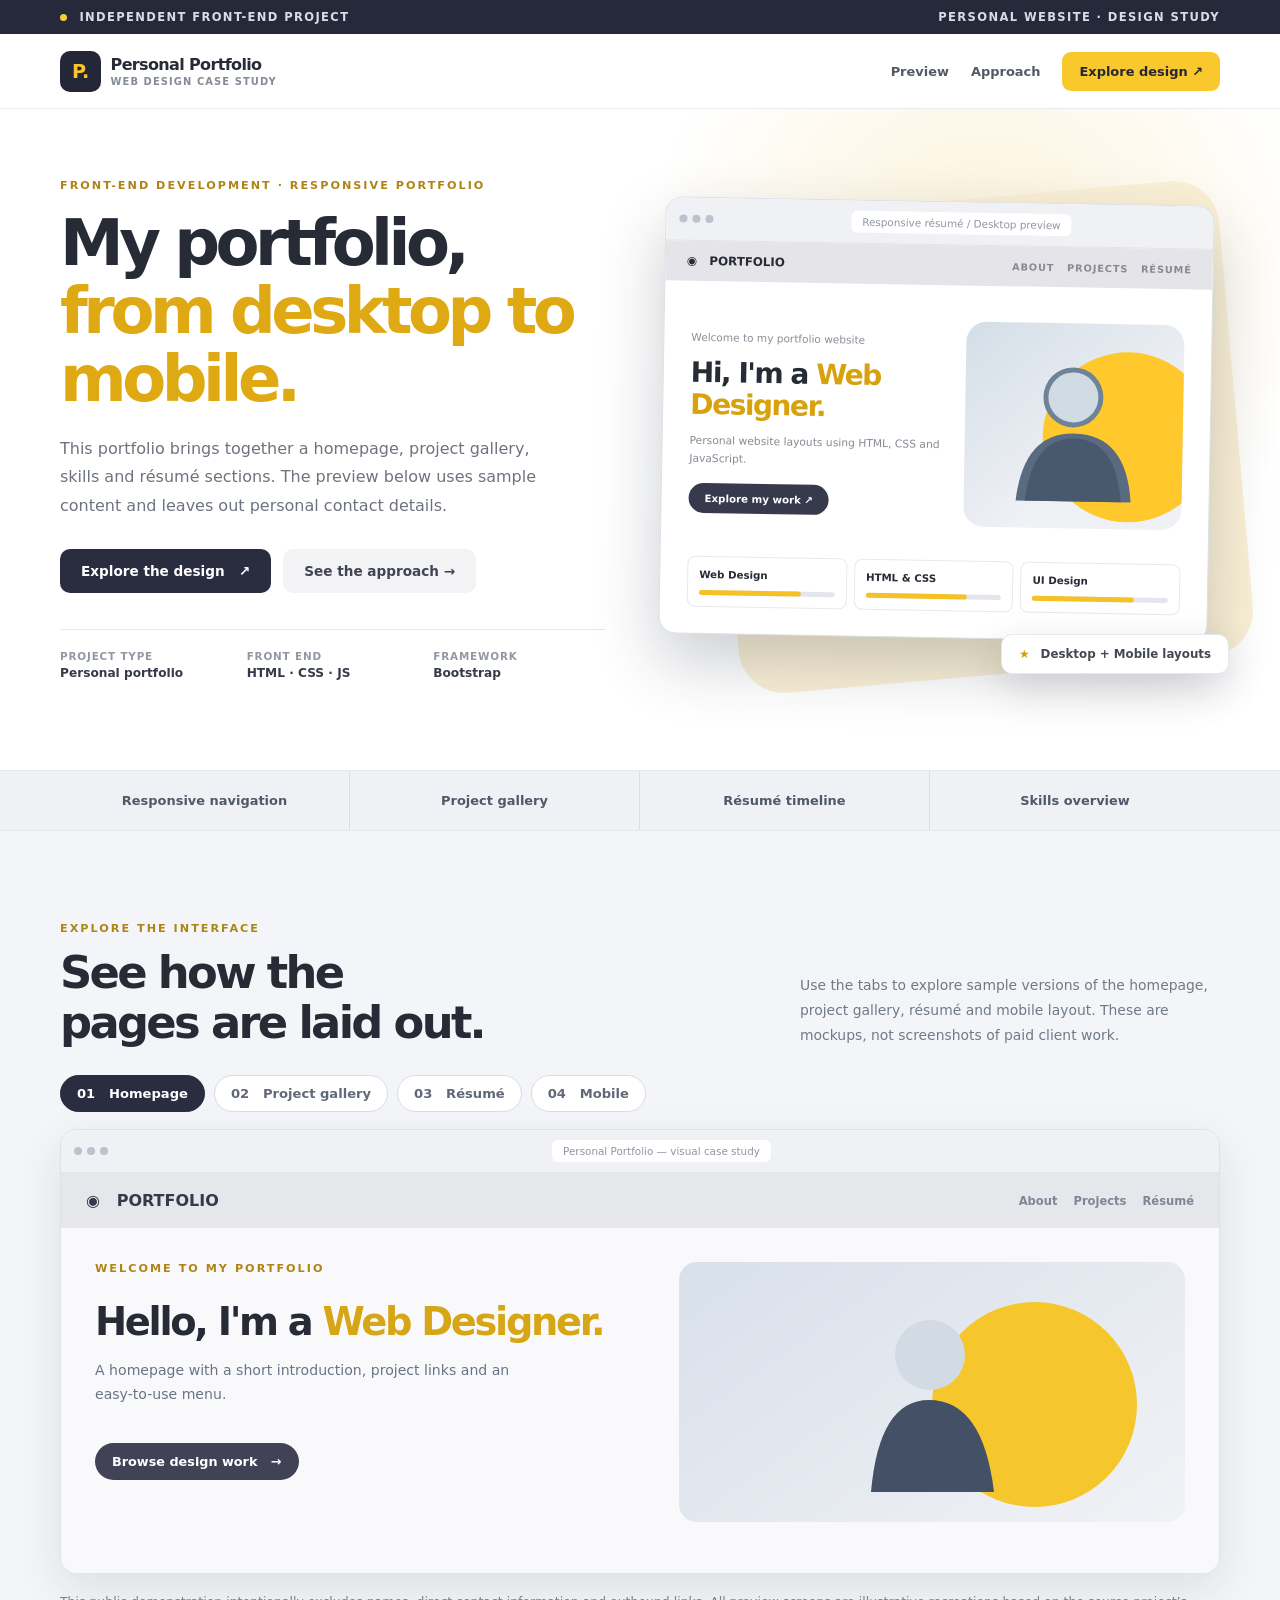
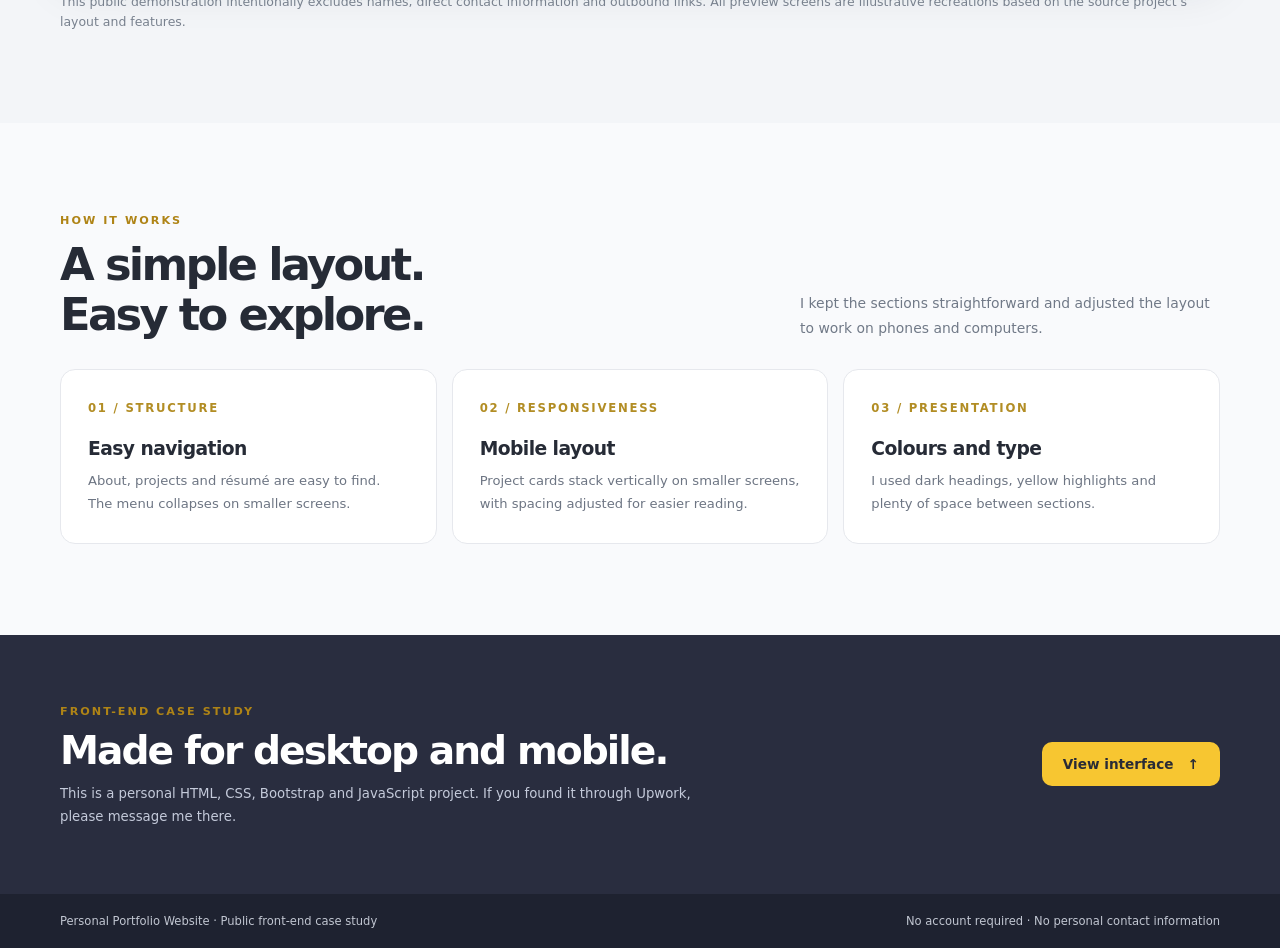
==== commit 548ecd13: "Give front-end case study a clear, natural heading" ====
--- a/upwork-showcase.html
+++ b/upwork-showcase.html
@@ -22,7 +22,7 @@
 <div class="top"><div class="container"><span><i></i> Independent front-end project</span><span>Personal website · Design study</span></div></div>
 <header class="header"><nav class="container nav" aria-label="Portfolio navigation"><a class="logo" href="#top"><strong>P.</strong><span>Personal Portfolio<small>WEB DESIGN CASE STUDY</small></span></a><div class="menu"><a href="#demo">Preview</a><a href="#approach">Approach</a><a href="#demo">Explore design ↗</a></div></nav></header>
 <main id="top">
-<section class="hero"><div class="container"><div><div class="eyebrow">Front-end development · Responsive portfolio</div><h1>A personal website with <span>practical details.</span></h1><p>This portfolio brings together a homepage, project gallery, skills and résumé sections. The preview below uses sample content and leaves out personal contact details.</p><div class="actions"><a class="btn" href="#demo">Explore the design &nbsp; ↗</a><a class="btn btn-outline" href="#approach">See the approach →</a></div><div class="facts"><div><small>Project type</small><b>Personal portfolio</b></div><div><small>Front end</small><b>HTML · CSS · JS</b></div><div><small>Framework</small><b>Bootstrap</b></div></div></div>
+<section class="hero"><div class="container"><div><div class="eyebrow">Front-end development · Responsive portfolio</div><h1>My portfolio, <span>from desktop to mobile.</span></h1><p>This portfolio brings together a homepage, project gallery, skills and résumé sections. The preview below uses sample content and leaves out personal contact details.</p><div class="actions"><a class="btn" href="#demo">Explore the design &nbsp; ↗</a><a class="btn btn-outline" href="#approach">See the approach →</a></div><div class="facts"><div><small>Project type</small><b>Personal portfolio</b></div><div><small>Front end</small><b>HTML · CSS · JS</b></div><div><small>Framework</small><b>Bootstrap</b></div></div></div>
 <div class="hero-preview" aria-label="Illustrative layout preview of the personal résumé website"><div class="desktop"><div class="bar"><div class="dots"><i></i><i></i><i></i></div><div class="address">Responsive résumé / Desktop preview</div></div><div class="sitebar"><strong>◉ &nbsp; PORTFOLIO</strong><span>ABOUT &nbsp; PROJECTS &nbsp; RÉSUMÉ</span></div><div class="sitehero"><div><small>Welcome to my portfolio website</small><h3>Hi, I'm a <em>Web Designer.</em></h3><p>Personal website layouts using HTML, CSS and JavaScript.</p><b>Explore my work ↗</b></div><div class="portrait"><svg width="156" height="158" viewBox="0 0 156 158" aria-hidden="true"><circle cx="77" cy="50" r="30" fill="#708298"/><path d="M21 154q7-68 57-68 53 0 58 68" fill="#596b81"/><circle cx="77" cy="50" r="25" fill="#d1dbe4"/><path d="M30 154q7-63 48-63 43 0 48 63" fill="#48596e"/></svg></div></div><div class="skills-preview"><div class="skill"><b>Web Design</b><i></i></div><div class="skill"><b>HTML &amp; CSS</b><i></i></div><div class="skill"><b>UI Design</b><i></i></div></div></div><div class="floating"><i>★</i> Desktop + Mobile layouts</div></div></div></section>
 <section class="stripe"><div class="container"><span>Responsive navigation</span><span>Project gallery</span><span>Résumé timeline</span><span>Skills overview</span></div></section>
 <section class="section design" id="demo"><div class="container"><div class="section-head"><div><div class="eyebrow">Explore the interface</div><h2>See how the<br>pages are laid out.</h2></div><p>Use the tabs to explore sample versions of the homepage, project gallery, résumé and mobile layout. These are mockups, not screenshots of paid client work.</p></div><div class="tabs" role="tablist" aria-label="Select design preview"><button type="button" id="tab-home" role="tab" aria-selected="true" aria-controls="panel-home" tabindex="0" data-tab="home">01 &nbsp; Homepage</button><button type="button" id="tab-gallery" role="tab" aria-selected="false" aria-controls="panel-gallery" tabindex="-1" data-tab="gallery">02 &nbsp; Project gallery</button><button type="button" id="tab-resume" role="tab" aria-selected="false" aria-controls="panel-resume" tabindex="-1" data-tab="resume">03 &nbsp; Résumé</button><button type="button" id="tab-mobile" role="tab" aria-selected="false" aria-controls="panel-mobile" tabindex="-1" data-tab="mobile">04 &nbsp; Mobile</button></div>
